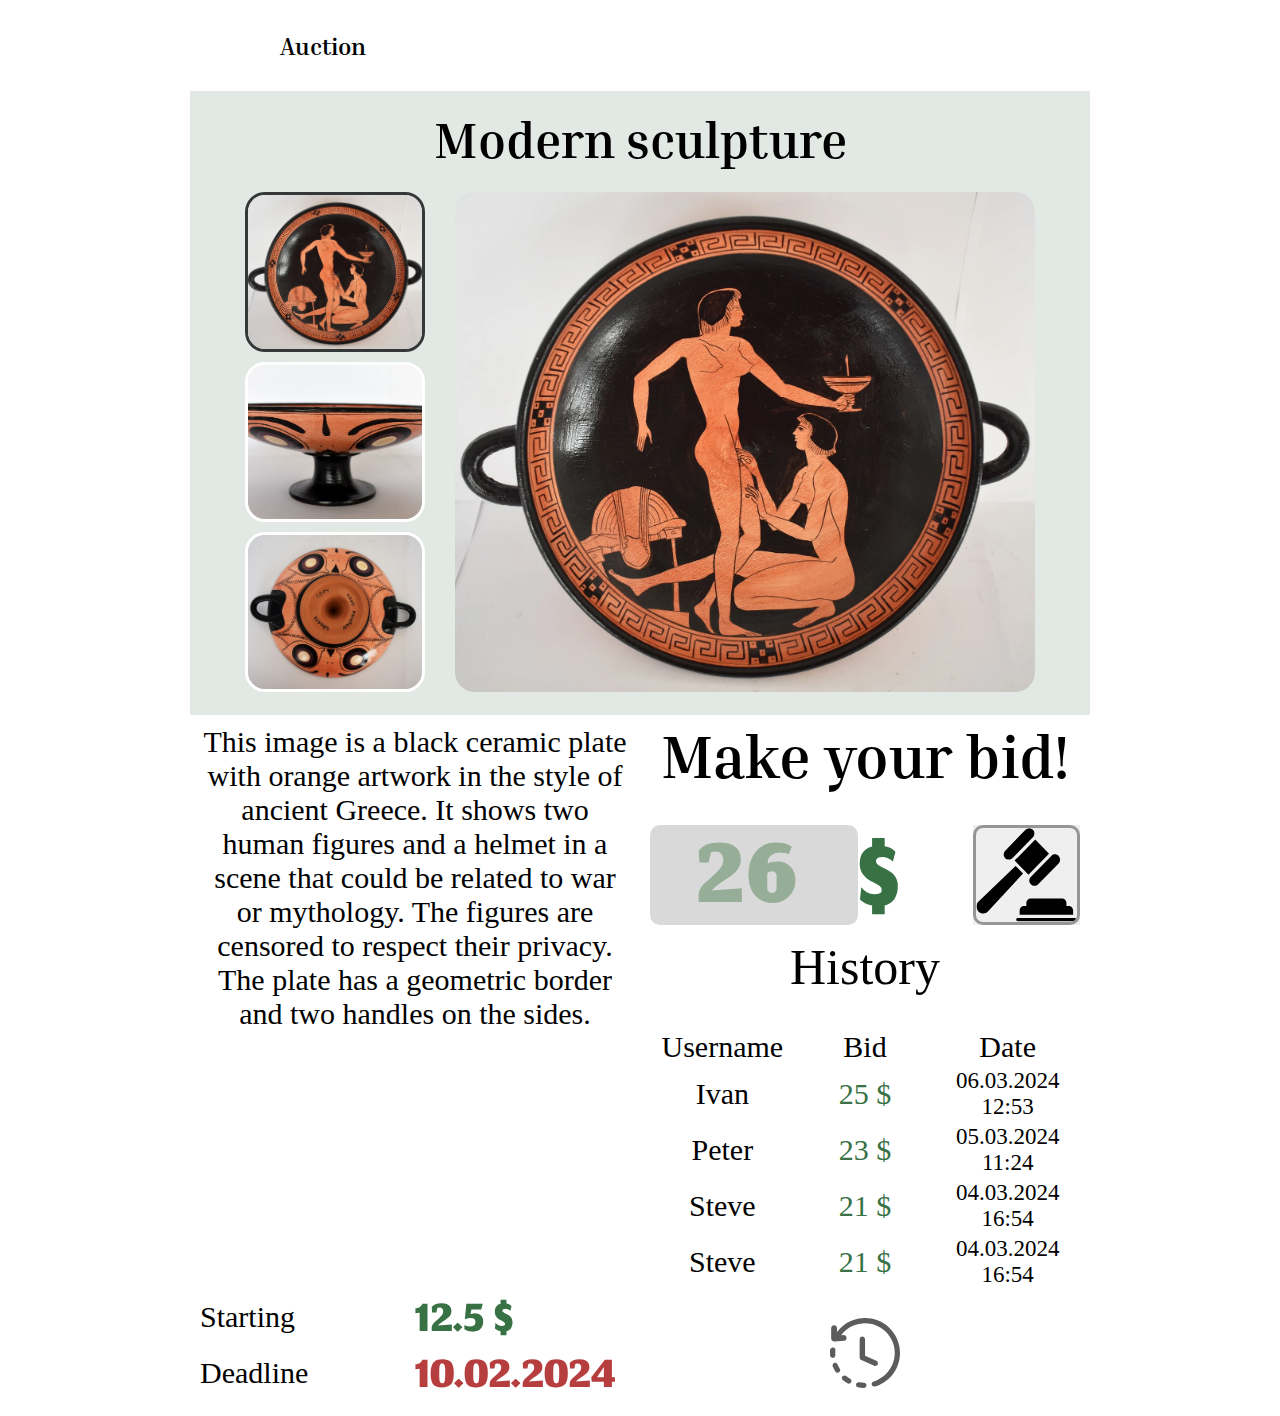
==== WebAuction/Frontend/bet.html @ 0335147e "Made page on which user can do bids" ====
<!DOCTYPE html>
<html>

<head>
    <title>Bet page</title>
    <link rel="stylesheet" href="./css/fonts.css">
    <link rel="stylesheet" href="./css/body.css">
    <link rel="stylesheet" href="./css/header.css">
    <link rel="stylesheet" href="./css/bet/photos.css">
    <link rel="stylesheet" href="./css/bet/baseInfo.css">
    <link rel="stylesheet" href="./css/bet/bidInfo.css">
</head>

<body>
    <div class="container">
        <nav class="header">
            <ul>
                <li>
                    <a href="index.html">Auction</a>
                </li>
            </ul>
        </nav>
        <div class="photos">
            <h1 class="auctionName">
                Modern sculpture
            </h1>
            <div class="auctionPhotos">
                <div class="thumbnails">
                    <img class="currentPhotoThumbnail" src="Sculptures/1.jpg">
                    <img src="Sculptures/2.jpg">
                    <img src="Sculptures/3.jpg">
                    <img src="Sculptures/3.jpg">
                    <img src="Sculptures/3.jpg">
                </div>
                <img class="currentPhoto" src="Sculptures/1.jpg">
            </div>
        </div>
        <main class="mainInfo">
            <div class="baseInfo">
                <p class="description">
                    This image is a black ceramic plate with orange artwork in the style
                    of ancient Greece. It shows two human figures and a helmet in a scene
                    that could be related to war or mythology. The figures are censored
                    to respect their privacy. The plate has a geometric border and two
                    handles on the sides.
                </p>
                <div class="auctionDetails">
                    <div class="auctionDetail">
                        <div class="detailText">
                            Starting
                        </div>
                        <div class="moneyText" id="sbid">
                            12.5 $
                        </div>
                    </div>
                    <div class="auctionDetail">
                        <div class="detailText">
                            Deadline
                        </div>
                        <div class="deadlineText">
                            10.02.2024
                        </div>
                    </div>
                </div>
            </div>
            <div class="bidInfo">
                <div class="userBid">
                    <p>
                        Make your bid!
                    </p>
                    <form name="bidForm" class="bidForm">
                        <div>
                            <label for="bid">$</label>
                            <input name="bid" type="number" min="12.5" step="0.1" placeholder="26">
                        </div>
                        <button type="submit" class="btn-image">
                            <img src="Icons/bidIcon.svg" alt="do bid" class="bidIcon">
                        </button>
                    </form>
                </div>
                <div class="bidHistory">
                    <p>
                        History
                    </p>
                    <div class="ht-wrapper">
                        <table id="history">
                            <tr>
                                <th>Username</th>
                                <th>Bid</th>
                                <th>Date</th>
                            </tr>
                            <tr>
                                <th>Ivan</th>
                                <th class="ht-money">25 $</th>
                                <th class="ht-date">06.03.2024 12:53</th>
                            </tr>
                            <tr>
                                <th>Peter</th>
                                <th class="ht-money">23 $</th>
                                <th class="ht-date">05.03.2024 11:24</th>
                            </tr>
                            <tr>
                                <th>Steve</th>
                                <th class="ht-money">21 $</th>
                                <th class="ht-date">04.03.2024 16:54</th>
                            </tr>
                            <tr>
                                <th>Steve</th>
                                <th class="ht-money">21 $</th>
                                <th class="ht-date">04.03.2024 16:54</th>
                            </tr>
                            <tr>
                                <th>Steve</th>
                                <th class="ht-money">21 $</th>
                                <th class="ht-date">04.03.2024 16:54</th>
                            </tr>
                            <tr>
                                <th>Steve</th>
                                <th class="ht-money">21 $</th>
                                <th class="ht-date">04.03.2024 16:54</th>
                            </tr>
                        </table>
                    </div>
                    <button id="viewHistory" class="btn-image">
                        <img src="Icons/viewHistory.svg" alt="view history">
                    </button>
                </div>
            </div>
        </main>
    </div>
</body>

</html>
---- WebAuction/Frontend/css/fonts.css ----
@font-face {
    font-family: "Inria";
    src: url("Fonts/Inria/InriaSerif-Regular.otf") format("opentype");
    font-weight: normal;
}

@font-face {
    font-family: "Inria";
    src: url("Fonts/Inria/InriaSerif-Bold.otf") format("opentype");
    font-weight: bold;
}

@font-face {
    font-family: "Jost";
    src: url("Fonts/Jost/static/Jost-Regular.ttf") format("truetype");
    font-weight: normal;
}

@font-face {
    font-family: "Jomhuria";
    src: url("Fonts/Jomhuria/Jomhuria-Regular.ttf") format("truetype");
    font-weight: normal;
}
---- WebAuction/Frontend/css/body.css ----
body {
    display: flex;
    justify-content: space-around;
}

.container {
    width: 900px;
    height: 1400px;

}
---- WebAuction/Frontend/css/header.css ----
.header {
    height: 83px;
    display: flex;
}

.header ul{
    list-style: none;
    display: flex;
    flex-direction: row;
    padding: 0;
    margin: 0;
    height: inherit;
}

.header li{
    display: flex;
    align-items: center;
    padding: 0 0 0 90px;
}

.header a{
    font-family: "Inria", sans-serif;
    font-size: 24px;
    font-weight: bold;
    color: black;
    text-decoration: none;
}
---- WebAuction/Frontend/css/bet/photos.css ----
.photos{
    background-color: #e2e9e4;
    display: flex;
    flex-direction: column;
    height: 624px;
    align-items: center;
    justify-content: space-evenly;
}

.auctionName{
    font-family: "Inria", sans-serif;
    font-size: 50px;
    font-weight: bold;
    margin: 0;
    display: flex;
    align-items: center;
    height: 55px;
    padding-top: 10px;
    box-sizing: border-box;
}

.auctionPhotos{
    height: 500px;
    width: 790px;
    display: flex;
    flex-direction: row;
    justify-content: space-between;
}

.auctionPhotos img{
    object-fit: cover;
    border-radius: 20px;
}

.thumbnails{
    width: 180px;
    height: 500px;
    display: flex;
    flex-direction: column;
    justify-content: space-between;
    overflow-y: scroll;
}

.thumbnails *{
    min-width: 180px;
    max-width: 180px;
    min-height: 160px;
    max-height: 160px;
    margin-bottom: 10px;
    border: #fff 3px solid;
    box-sizing: border-box;
    object-fit: cover;
}

.currentPhotoThumbnail{
    border-color: #353839;
}

.currentPhoto{
    width: 580px;
    height: 500px;
}
---- WebAuction/Frontend/css/bet/baseInfo.css ----
.mainInfo {
    height: 693px;
    display: grid;
    grid-template-columns: 1fr 1fr;
    gap: 20px;
    padding: 10px;
    box-sizing: border-box;
}

.baseInfo {
    display: flex;
    flex-direction: column;
    justify-content: space-between;
}

.baseInfo p {
    font-family: 'Jost';
    font-size: 30px;
    text-align: center;
    margin: 0;
}

.auctionDetails {
    height: 106px;
    display: grid;
    gap: 5px;
}

.auctionDetail{
    display: grid;
    grid-template-columns: 1fr 1fr;
    max-height: 106px;
}

.auctionDetail *{
    display: flex;
    align-items: center;
}

.detailText{
    font-family: 'Jost';
    font-size: 30px;
}

.moneyText{
    color: #387144;
    font-family: 'Jomhuria';
    font-size: 70px;
    line-height: 0.1;
    padding-top: 13px;
}

.deadlineText{
    color: #B63E3E;
    font-family: 'Jomhuria';
    font-size: 70px;
    line-height: 0.1;
    padding-top: 13px;
}
---- WebAuction/Frontend/css/bet/bidInfo.css ----
.btn-image{
    padding: 0;
    border: 0;
}

.bidInfo{
    min-width: 0;
    padding: 10px 0;
    display: flex;
    flex-direction: column;
    justify-content: space-between;
}

.bidForm{
    min-width: 0;
}

.userBid{
    height: 190px;
    display: flex;
    flex-direction: column;
    justify-content: space-between;
}

.userBid>p{
    font-family: 'Inria';
    font-size: 60px;
    margin: 0;
    text-align: center;
    font-weight: bold;
}

.bidForm{
    height: 100px;
    display: flex;
}

.bidForm>div{
    flex-grow: 1;
    display: flex;
    min-width: 0;
}

.bidForm>div label{
    order: 2;
    font-family: 'Jomhuria';
    color: #387144;
    font-size: 150px;
    align-content: center;
    line-height: 0.85;
}

.bidForm>div input{
    order: 1;
    border: 0;
    border-radius: 10px;
    font-family: 'Jomhuria';
    color: #387144;
    font-size: 150px;
    max-width: 4ch;
    min-width: 2ch;
    text-align: center;
    background-color: #d9d9d9;
    padding-top: 20px;
    box-sizing: border-box;
}

.bidForm>div input::placeholder{
    color: #7a9c7c;
    opacity: 70%;
}

.bidIcon{
    width: 107px;
    height: 100px;
    border: 3px #969696 solid;
    box-sizing: border-box;
    border-radius: 10px;
}

.bidHistory{
    display: flex;
    flex-direction: column;
    justify-content: space-between;
    align-items: center;
    flex-grow: 1;
    max-height: 450px;
}

.bidHistory>p{
    font-family: 'Jost';
    font-size: 50px;
    text-align: center;
    margin: 0;
}

#viewHistory{
    width: 70px;
    height: 70px;
}

.ht-wrapper{
    max-height: 260px;
    overflow-y: scroll;
}

table#history{
    flex-grow: 1;
    width: 100%;
    table-layout: fixed;
}

table#history th{
    font-family: 'Jost';
    font-size: 30px;
    font-weight: normal;
}

table#history .ht-date{
    font-size: 23px;
}

table#history .ht-money{
    color: #387144;
}
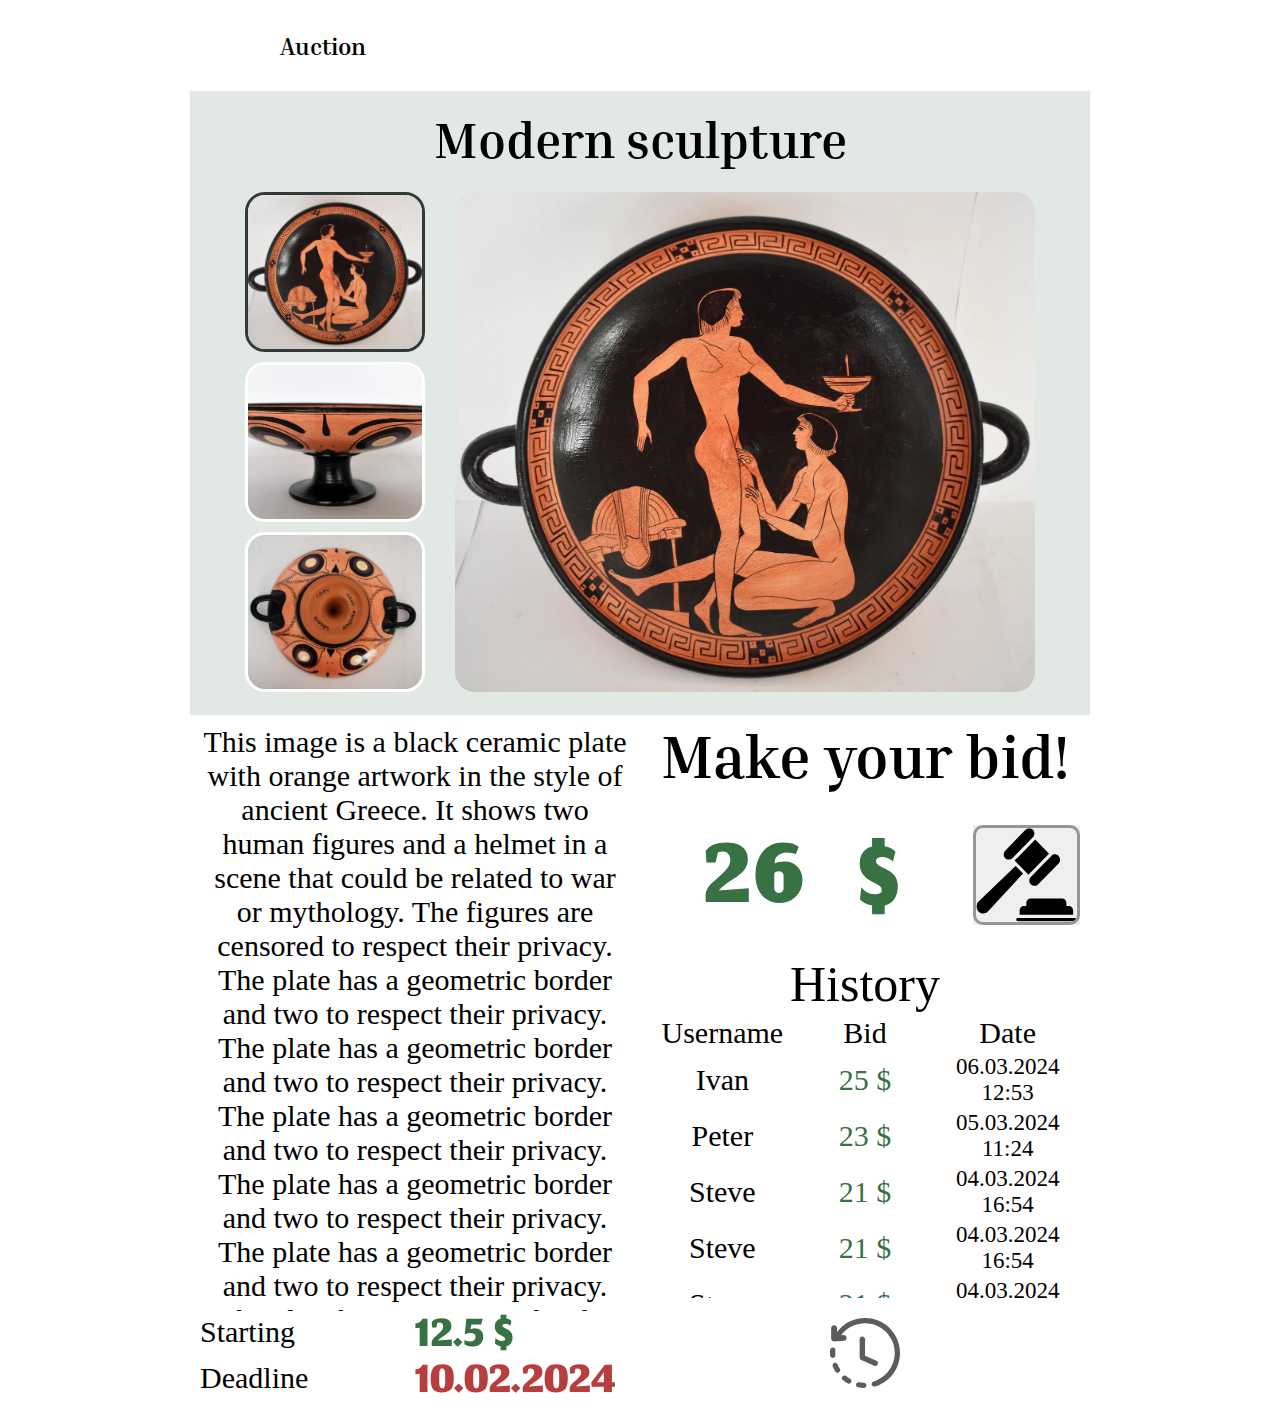
==== commit 5f649119: "Added js animation + small refactor design Now can choose photos, auto calculate deadline and bid va" ====
--- a/WebAuction/Frontend/bet.html
+++ b/WebAuction/Frontend/bet.html
@@ -2,13 +2,14 @@
 <html>
 
 <head>
-    <title>Bet page</title>
+    <title>Make your bid</title>
     <link rel="stylesheet" href="./css/fonts.css">
     <link rel="stylesheet" href="./css/body.css">
     <link rel="stylesheet" href="./css/header.css">
     <link rel="stylesheet" href="./css/bet/photos.css">
     <link rel="stylesheet" href="./css/bet/baseInfo.css">
     <link rel="stylesheet" href="./css/bet/bidInfo.css">
+    <link rel="stylesheet" href="./css/thinScrollbar.css">
 </head>
 
 <body>
@@ -25,7 +26,7 @@
                 Modern sculpture
             </h1>
             <div class="auctionPhotos">
-                <div class="thumbnails">
+                <div class="thumbnails thin-scrollbar">
                     <img class="currentPhotoThumbnail" src="Sculptures/1.jpg">
                     <img src="Sculptures/2.jpg">
                     <img src="Sculptures/3.jpg">
@@ -37,10 +38,16 @@
         </div>
         <main class="mainInfo">
             <div class="baseInfo">
-                <p class="description">
+                <p class="description thin-scrollbar">
                     This image is a black ceramic plate with orange artwork in the style
                     of ancient Greece. It shows two human figures and a helmet in a scene
                     that could be related to war or mythology. The figures are censored
+                    to respect their privacy. The plate has a geometric border and two
+                    to respect their privacy. The plate has a geometric border and two
+                    to respect their privacy. The plate has a geometric border and two
+                    to respect their privacy. The plate has a geometric border and two
+                    to respect their privacy. The plate has a geometric border and two
+                    to respect their privacy. The plate has a geometric border and two
                     to respect their privacy. The plate has a geometric border and two
                     handles on the sides.
                 </p>
@@ -71,7 +78,7 @@
                     <form name="bidForm" class="bidForm">
                         <div>
                             <label for="bid">$</label>
-                            <input name="bid" type="number" min="12.5" step="0.1" placeholder="26">
+                            <input name="bid" type="number" step="0.1" inputmode="numeric">
                         </div>
                         <button type="submit" class="btn-image">
                             <img src="Icons/bidIcon.svg" alt="do bid" class="bidIcon">
@@ -119,6 +126,16 @@
                                 <th class="ht-money">21 $</th>
                                 <th class="ht-date">04.03.2024 16:54</th>
                             </tr>
+                            <tr>
+                                <th>Steve</th>
+                                <th class="ht-money">21 $</th>
+                                <th class="ht-date">04.03.2024 16:54</th>
+                            </tr>
+                            <tr>
+                                <th>Steve</th>
+                                <th class="ht-money">21 $</th>
+                                <th class="ht-date">04.03.2024 16:54</th>
+                            </tr>
                         </table>
                     </div>
                     <button id="viewHistory" class="btn-image">
@@ -129,5 +146,7 @@
         </main>
     </div>
 </body>
-
+<script src="JavaScript/page_bet/autoBidValue.js"></script>
+<script src="JavaScript/page_bet/viewHistory.js"></script>
+<script src="JavaScript/generalPhotos.js"></script>
 </html>--- a/WebAuction/Frontend/css/bet/baseInfo.css
+++ b/WebAuction/Frontend/css/bet/baseInfo.css
@@ -11,13 +11,16 @@
     display: flex;
     flex-direction: column;
     justify-content: space-between;
+    min-height: 0;
 }
 
-.baseInfo p {
+.baseInfo p{
     font-family: 'Jost';
     font-size: 30px;
     text-align: center;
     margin: 0;
+    min-height: 0;
+    overflow-y: scroll;
 }
 
 .auctionDetails {
--- a/WebAuction/Frontend/css/bet/bidInfo.css
+++ b/WebAuction/Frontend/css/bet/bidInfo.css
@@ -5,10 +5,12 @@
 
 .bidInfo{
     min-width: 0;
+    min-height: 0;
     padding: 10px 0;
     display: flex;
     flex-direction: column;
     justify-content: space-between;
+    max-height: 100%;
 }
 
 .bidForm{
@@ -17,6 +19,7 @@
 
 .userBid{
     height: 190px;
+    margin-bottom: 30px;
     display: flex;
     flex-direction: column;
     justify-content: space-between;
@@ -60,15 +63,19 @@
     max-width: 4ch;
     min-width: 2ch;
     text-align: center;
-    background-color: #d9d9d9;
     padding-top: 20px;
     box-sizing: border-box;
 }
 
-.bidForm>div input::placeholder{
-    color: #7a9c7c;
-    opacity: 70%;
+.bidForm>div input:hover{
+    background-color: #d9d9d9;
 }
+
+.bidForm>div input::-webkit-outer-spin-button,
+.bidForm>div input::-webkit-inner-spin-button {
+    -webkit-appearance: none;
+    margin: 0;
+  }
 
 .bidIcon{
     width: 107px;
@@ -83,8 +90,8 @@
     flex-direction: column;
     justify-content: space-between;
     align-items: center;
-    flex-grow: 1;
-    max-height: 450px;
+    flex: 1 1 0;
+    min-height: 0;
 }
 
 .bidHistory>p{
@@ -97,15 +104,20 @@
 #viewHistory{
     width: 70px;
     height: 70px;
+    background-color: transparent;
+}
+
+#viewHistory img{
+    width: 100%;
+    height: 100%;
 }
 
 .ht-wrapper{
-    max-height: 260px;
-    overflow-y: scroll;
+    margin-bottom: 20px;
+    overflow-y: auto;
 }
 
 table#history{
-    flex-grow: 1;
     width: 100%;
     table-layout: fixed;
 }
